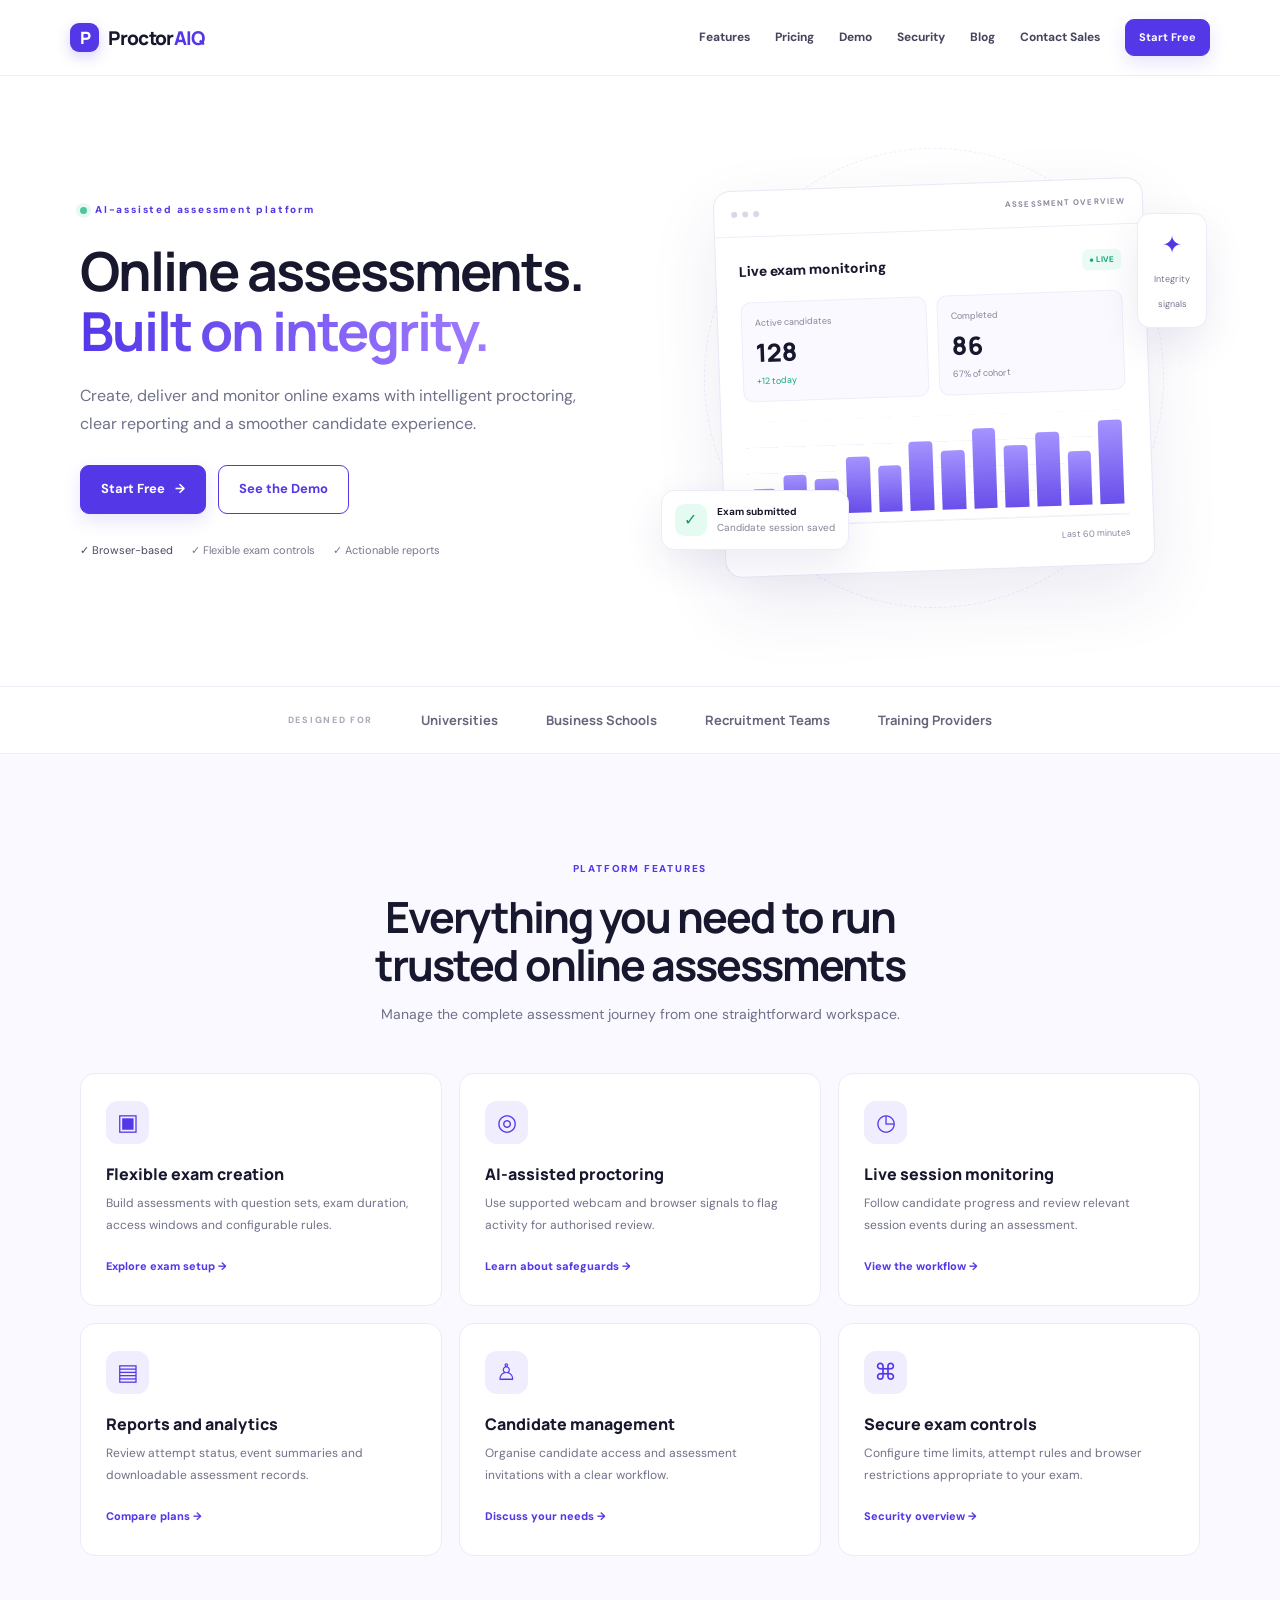
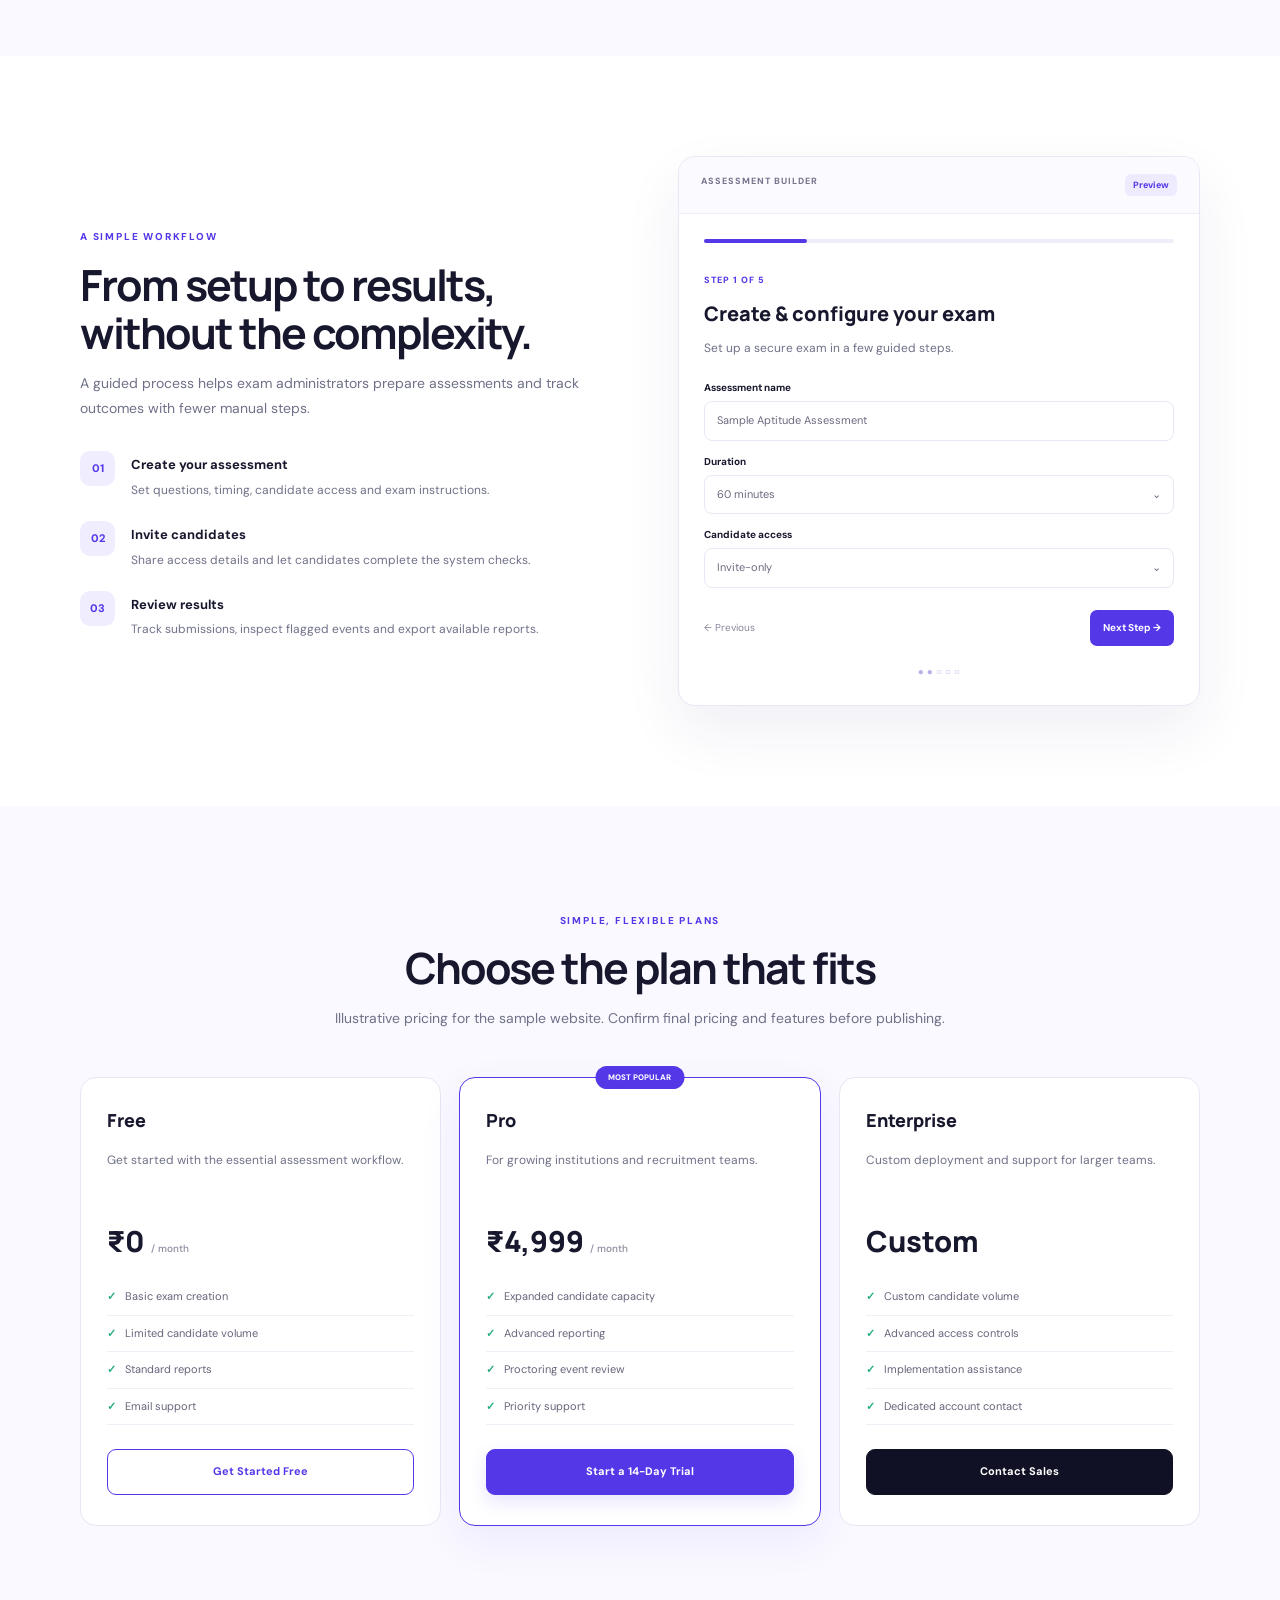
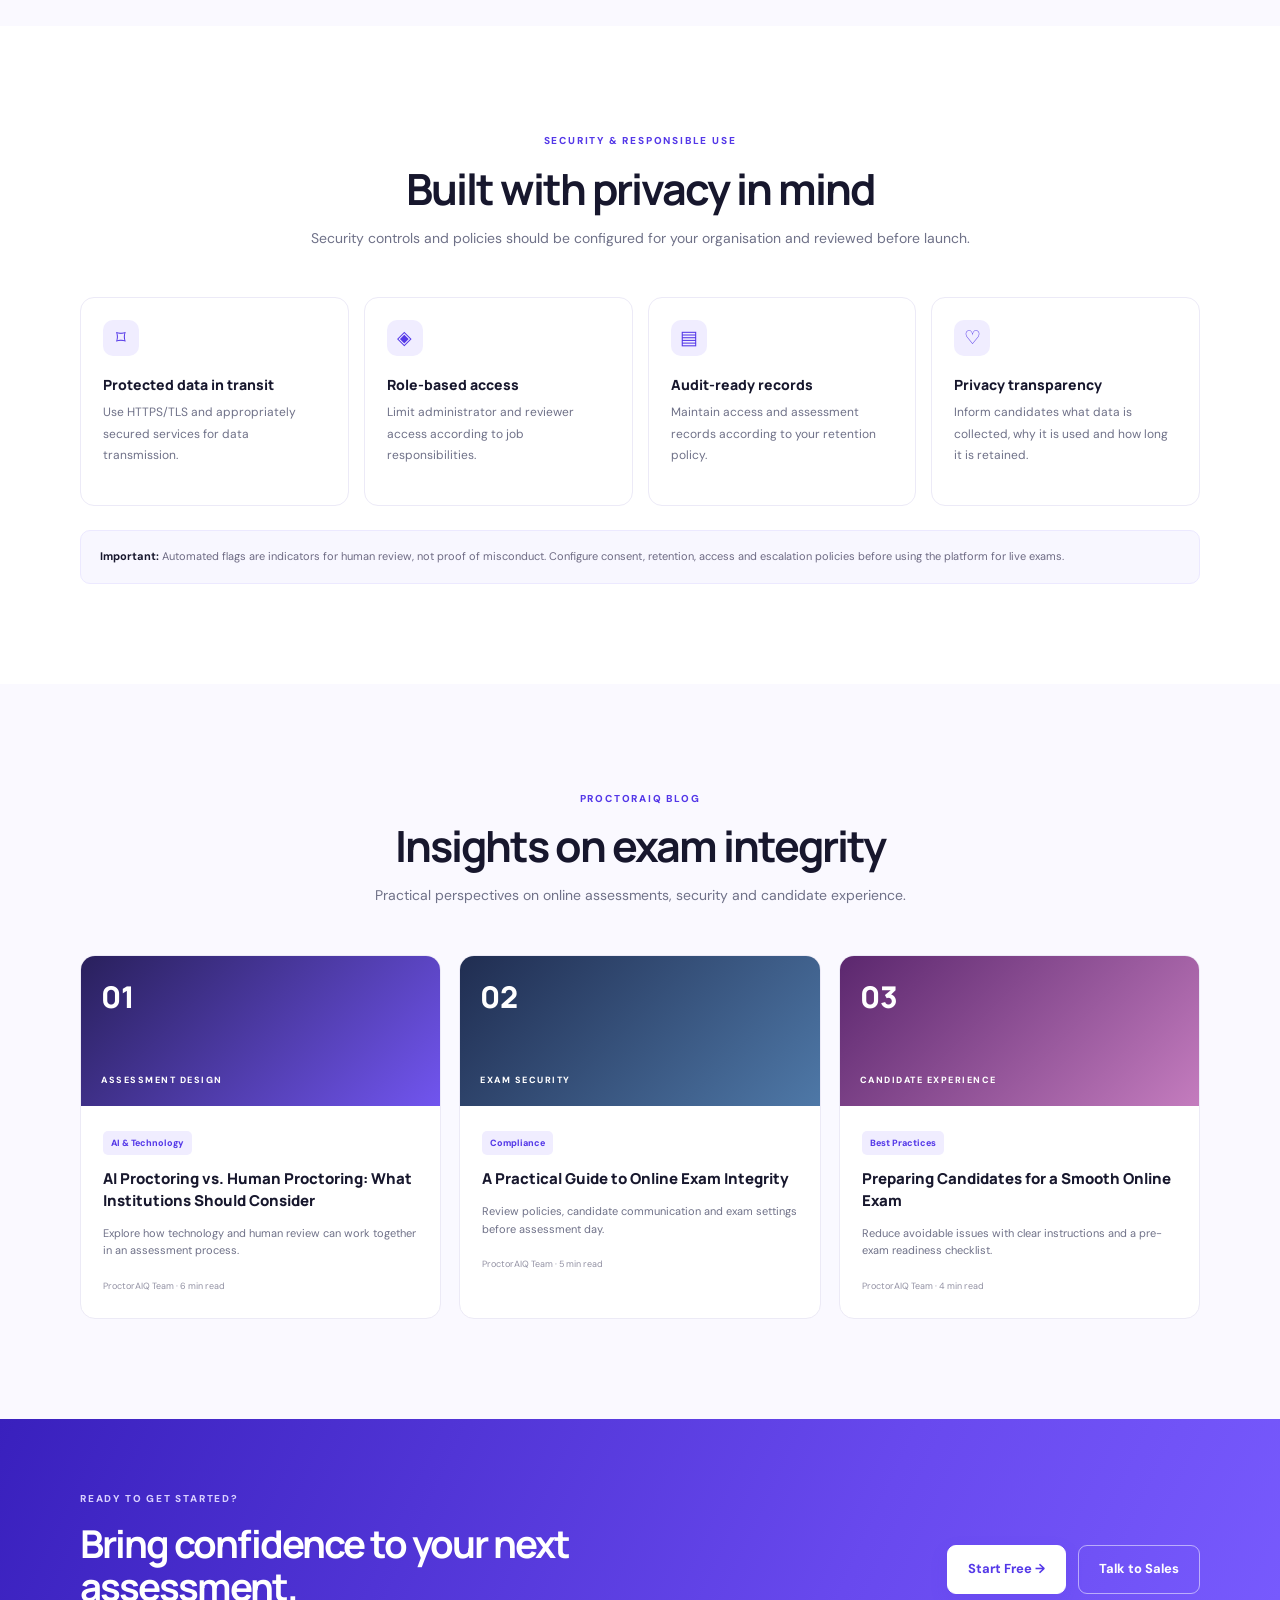
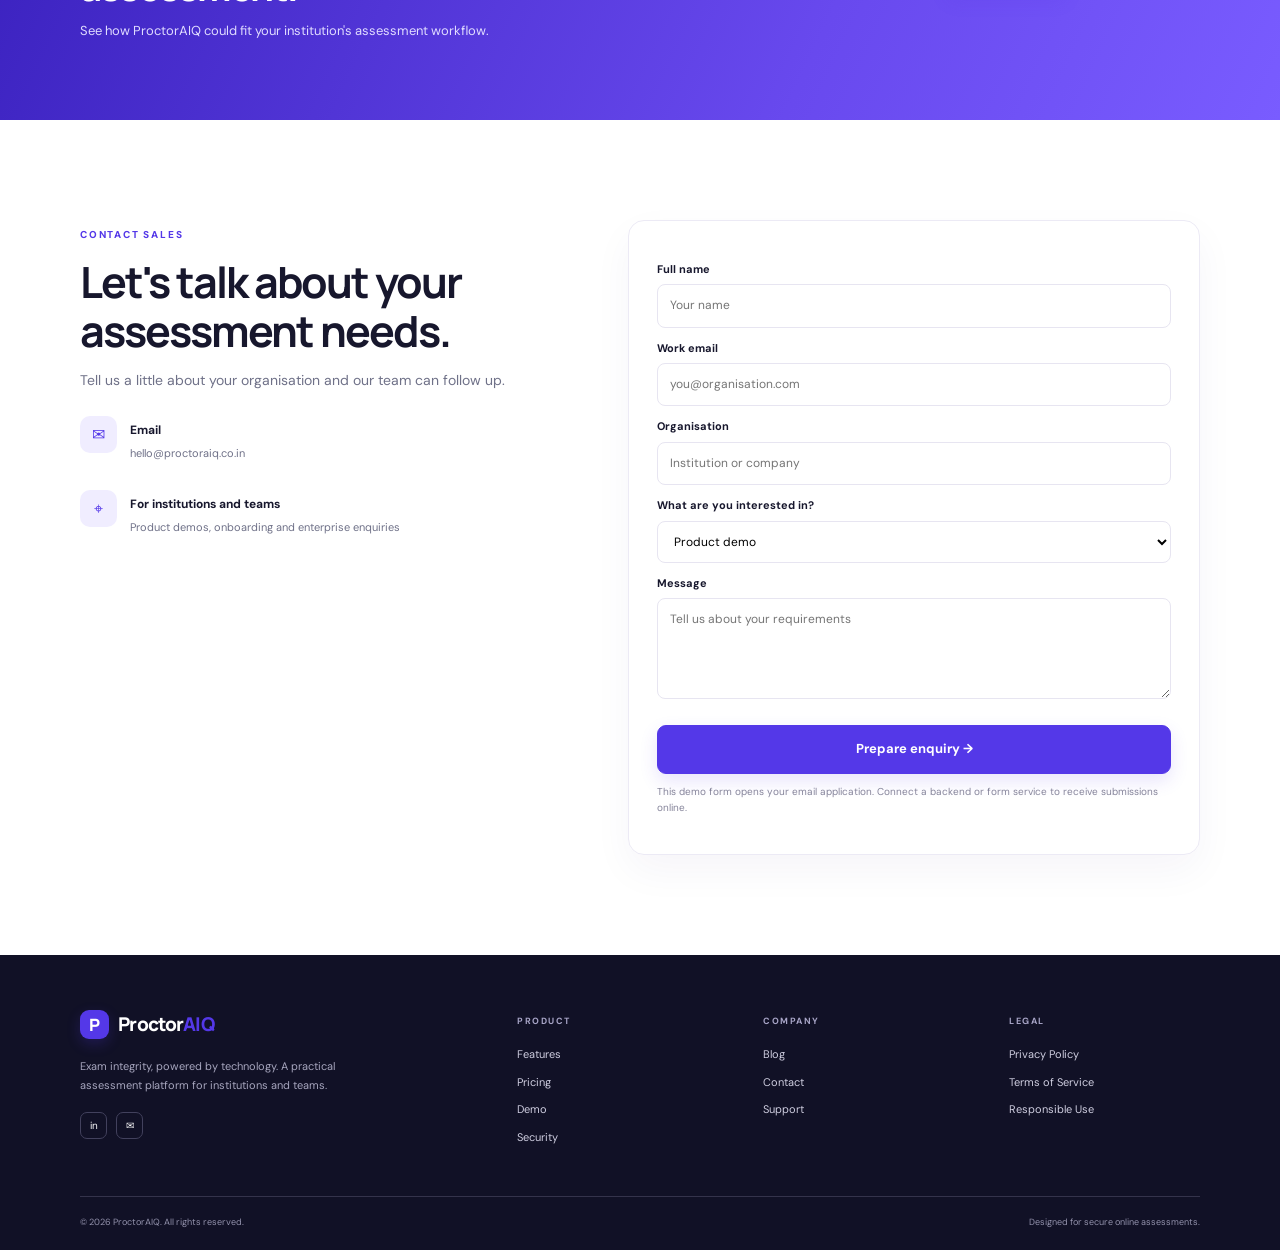
==== index.html @ 02107e9d "Add files via upload" ====
<!doctype html>
<html lang="en">
<head>
<meta charset="utf-8"><meta name="viewport" content="width=device-width, initial-scale=1">
<meta name="description" content="ProctorAIQ — secure online assessments with AI-assisted proctoring, analytics and exam integrity tools.">
<title>ProctorAIQ | Secure Online Assessments</title>
<link rel="stylesheet" href="style.css">
</head>
<body>
<header class="site-header">
  <a class="brand" href="#home" aria-label="ProctorAIQ home"><span class="brand-mark">P</span><span>Proctor<span class="brand-ai">AIQ</span></span></a>
  <button class="menu-toggle" aria-label="Toggle navigation" aria-expanded="false">☰</button>
  <nav class="nav" aria-label="Main navigation">
    <a href="#features">Features</a><a href="#pricing">Pricing</a><a href="#demo">Demo</a><a href="#security">Security</a><a href="#blog">Blog</a><a href="#contact">Contact Sales</a>
    <a class="btn btn-small" href="#contact">Start Free</a>
  </nav>
</header>
<main id="home">
<section class="hero section">
  <div class="hero-copy">
    <span class="eyebrow"><span class="dot"></span> AI-assisted assessment platform</span>
    <h1>Online assessments.<br><span class="gradient-text">Built on integrity.</span></h1>
    <p class="lead">Create, deliver and monitor online exams with intelligent proctoring, clear reporting and a smoother candidate experience.</p>
    <div class="actions"><a class="btn" href="#contact">Start Free <span>→</span></a><a class="btn btn-ghost" href="#demo">See the Demo</a></div>
    <div class="trust-row"><span>✓ Browser-based</span><span>✓ Flexible exam controls</span><span>✓ Actionable reports</span></div>
  </div>
  <div class="hero-art" aria-label="Illustration of an online assessment dashboard">
    <div class="orbit orbit-one"></div><div class="orbit orbit-two"></div>
    <div class="dashboard-card">
      <div class="dash-top"><span class="dash-dot"></span><span class="dash-dot"></span><span class="dash-dot"></span><span class="dash-label">ASSESSMENT OVERVIEW</span></div>
      <div class="dash-body"><div class="dash-heading">Live exam monitoring <span class="live">● LIVE</span></div>
        <div class="metric-row"><div class="metric"><small>Active candidates</small><strong>128</strong><span class="positive">+12 today</span></div><div class="metric"><small>Completed</small><strong>86</strong><span>67% of cohort</span></div></div>
        <div class="chart"><div style="height:32%"></div><div style="height:48%"></div><div style="height:42%"></div><div style="height:67%"></div><div style="height:55%"></div><div style="height:82%"></div><div style="height:70%"></div><div style="height:95%"></div><div style="height:74%"></div><div style="height:88%"></div><div style="height:64%"></div><div style="height:100%"></div></div>
        <div class="dash-foot"><span>Session activity</span><span>Last 60 minutes</span></div>
      </div>
    </div><div class="floating-note"><span class="note-icon">✓</span><div><b>Exam submitted</b><small>Candidate session saved</small></div></div>
    <div class="floating-shield"><span>✦</span><small>Integrity<br>signals</small></div>
  </div>
</section>
<section class="logo-strip"><span>DESIGNED FOR</span><b>Universities</b><b>Business Schools</b><b>Recruitment Teams</b><b>Training Providers</b></section>
<section class="section section-soft" id="features">
  <div class="section-heading"><span class="eyebrow">PLATFORM FEATURES</span><h2>Everything you need to run<br>trusted online assessments</h2><p>Manage the complete assessment journey from one straightforward workspace.</p></div>
  <div class="feature-grid">
    <article class="feature-card"><div class="icon-box">▣</div><h3>Flexible exam creation</h3><p>Build assessments with question sets, exam duration, access windows and configurable rules.</p><a href="#demo">Explore exam setup →</a></article>
    <article class="feature-card"><div class="icon-box">◎</div><h3>AI-assisted proctoring</h3><p>Use supported webcam and browser signals to flag activity for authorised review.</p><a href="#security">Learn about safeguards →</a></article>
    <article class="feature-card"><div class="icon-box">◷</div><h3>Live session monitoring</h3><p>Follow candidate progress and review relevant session events during an assessment.</p><a href="#demo">View the workflow →</a></article>
    <article class="feature-card"><div class="icon-box">▤</div><h3>Reports and analytics</h3><p>Review attempt status, event summaries and downloadable assessment records.</p><a href="#pricing">Compare plans →</a></article>
    <article class="feature-card"><div class="icon-box">♙</div><h3>Candidate management</h3><p>Organise candidate access and assessment invitations with a clear workflow.</p><a href="#contact">Discuss your needs →</a></article>
    <article class="feature-card"><div class="icon-box">⌘</div><h3>Secure exam controls</h3><p>Configure time limits, attempt rules and browser restrictions appropriate to your exam.</p><a href="#security">Security overview →</a></article>
  </div>
</section>
<section class="section split-section" id="demo">
  <div><span class="eyebrow">A SIMPLE WORKFLOW</span><h2>From setup to results,<br>without the complexity.</h2><p class="lead">A guided process helps exam administrators prepare assessments and track outcomes with fewer manual steps.</p>
    <div class="steps"><div class="step"><span>01</span><div><b>Create your assessment</b><p>Set questions, timing, candidate access and exam instructions.</p></div></div><div class="step"><span>02</span><div><b>Invite candidates</b><p>Share access details and let candidates complete the system checks.</p></div></div><div class="step"><span>03</span><div><b>Review results</b><p>Track submissions, inspect flagged events and export available reports.</p></div></div></div>
  </div>
  <div class="demo-panel"><div class="panel-top"><span>ASSESSMENT BUILDER</span><span class="pill">Preview</span></div><div class="panel-inner"><div class="progress-line"><span></span></div><small>STEP 1 OF 5</small><h3>Create &amp; configure your exam</h3><p>Set up a secure exam in a few guided steps.</p><div class="fake-field"><label>Assessment name</label><div>Sample Aptitude Assessment</div></div><div class="fake-field"><label>Duration</label><div>60 minutes <span>⌄</span></div></div><div class="fake-field"><label>Candidate access</label><div>Invite-only <span>⌄</span></div></div><div class="panel-buttons"><span>← Previous</span><b>Next Step →</b></div><div class="step-dots">● ● ○ ○ ○</div></div></div>
</section>
<section class="section section-soft" id="pricing">
  <div class="section-heading"><span class="eyebrow">SIMPLE, FLEXIBLE PLANS</span><h2>Choose the plan that fits</h2><p>Illustrative pricing for the sample website. Confirm final pricing and features before publishing.</p></div>
  <div class="pricing-grid">
    <article class="price-card"><h3>Free</h3><p>Get started with the essential assessment workflow.</p><div class="price">₹0 <small>/ month</small></div><ul><li>Basic exam creation</li><li>Limited candidate volume</li><li>Standard reports</li><li>Email support</li></ul><a class="btn btn-outline" href="#contact">Get Started Free</a></article>
    <article class="price-card featured"><span class="popular">MOST POPULAR</span><h3>Pro</h3><p>For growing institutions and recruitment teams.</p><div class="price">₹4,999 <small>/ month</small></div><ul><li>Expanded candidate capacity</li><li>Advanced reporting</li><li>Proctoring event review</li><li>Priority support</li></ul><a class="btn" href="#contact">Start a 14-Day Trial</a></article>
    <article class="price-card"><h3>Enterprise</h3><p>Custom deployment and support for larger teams.</p><div class="price">Custom</div><ul><li>Custom candidate volume</li><li>Advanced access controls</li><li>Implementation assistance</li><li>Dedicated account contact</li></ul><a class="btn btn-dark" href="#contact">Contact Sales</a></article>
  </div>
</section>
<section class="section" id="security">
  <div class="section-heading"><span class="eyebrow">SECURITY &amp; RESPONSIBLE USE</span><h2>Built with privacy in mind</h2><p>Security controls and policies should be configured for your organisation and reviewed before launch.</p></div>
  <div class="security-grid"><article class="security-card"><span class="security-icon">⌑</span><h3>Protected data in transit</h3><p>Use HTTPS/TLS and appropriately secured services for data transmission.</p></article><article class="security-card"><span class="security-icon">◈</span><h3>Role-based access</h3><p>Limit administrator and reviewer access according to job responsibilities.</p></article><article class="security-card"><span class="security-icon">▤</span><h3>Audit-ready records</h3><p>Maintain access and assessment records according to your retention policy.</p></article><article class="security-card"><span class="security-icon">♡</span><h3>Privacy transparency</h3><p>Inform candidates what data is collected, why it is used and how long it is retained.</p></article></div>
  <div class="notice"><b>Important:</b> Automated flags are indicators for human review, not proof of misconduct. Configure consent, retention, access and escalation policies before using the platform for live exams.</div>
</section>
<section class="section blog-section section-soft" id="blog">
  <div class="section-heading"><span class="eyebrow">PROCTORAIQ BLOG</span><h2>Insights on exam integrity</h2><p>Practical perspectives on online assessments, security and candidate experience.</p></div>
  <div class="blog-grid"><article class="blog-card"><div class="blog-art art-one">01 <span>ASSESSMENT DESIGN</span></div><div class="blog-content"><span class="tag">AI &amp; Technology</span><h3>AI Proctoring vs. Human Proctoring: What Institutions Should Consider</h3><p>Explore how technology and human review can work together in an assessment process.</p><small>ProctorAIQ Team · 6 min read</small></div></article><article class="blog-card"><div class="blog-art art-two">02 <span>EXAM SECURITY</span></div><div class="blog-content"><span class="tag">Compliance</span><h3>A Practical Guide to Online Exam Integrity</h3><p>Review policies, candidate communication and exam settings before assessment day.</p><small>ProctorAIQ Team · 5 min read</small></div></article><article class="blog-card"><div class="blog-art art-three">03 <span>CANDIDATE EXPERIENCE</span></div><div class="blog-content"><span class="tag">Best Practices</span><h3>Preparing Candidates for a Smooth Online Exam</h3><p>Reduce avoidable issues with clear instructions and a pre-exam readiness checklist.</p><small>ProctorAIQ Team · 4 min read</small></div></article></div>
</section>
<section class="cta-section"><div><span class="eyebrow">READY TO GET STARTED?</span><h2>Bring confidence to your next assessment.</h2><p>See how ProctorAIQ could fit your institution's assessment workflow.</p></div><div class="actions"><a class="btn btn-light" href="#contact">Start Free →</a><a class="btn btn-transparent" href="#contact">Talk to Sales</a></div></section>
<section class="section contact-section" id="contact">
  <div class="contact-copy"><span class="eyebrow">CONTACT SALES</span><h2>Let's talk about your assessment needs.</h2><p>Tell us a little about your organisation and our team can follow up.</p><div class="contact-detail"><span>✉</span><div><b>Email</b><p><a href="mailto:hello@proctoraiq.co.in">hello@proctoraiq.co.in</a></p></div></div><div class="contact-detail"><span>⌖</span><div><b>For institutions and teams</b><p>Product demos, onboarding and enterprise enquiries</p></div></div></div>
  <form class="contact-form" id="contactForm"><label for="name">Full name</label><input id="name" name="name" required placeholder="Your name"><label for="email">Work email</label><input id="email" name="email" type="email" required placeholder="you@organisation.com"><label for="organisation">Organisation</label><input id="organisation" name="organisation" placeholder="Institution or company"><label for="interest">What are you interested in?</label><select id="interest" name="interest"><option>Product demo</option><option>Free plan</option><option>Enterprise pricing</option><option>Technical enquiry</option></select><label for="message">Message</label><textarea id="message" name="message" rows="4" placeholder="Tell us about your requirements"></textarea><button class="btn" type="submit">Prepare enquiry →</button><p class="form-help">This demo form opens your email application. Connect a backend or form service to receive submissions online.</p><p class="form-status" aria-live="polite"></p></form>
</section>
</main>
<footer class="footer"><div class="footer-main"><div class="footer-about"><a class="brand brand-footer" href="#home"><span class="brand-mark">P</span><span>Proctor<span class="brand-ai">AIQ</span></span></a><p>Exam integrity, powered by technology. A practical assessment platform for institutions and teams.</p><div class="socials"><a href="#contact" aria-label="LinkedIn">in</a><a href="#contact" aria-label="Contact">✉</a></div></div><div><h4>PRODUCT</h4><a href="#features">Features</a><a href="#pricing">Pricing</a><a href="#demo">Demo</a><a href="#security">Security</a></div><div><h4>COMPANY</h4><a href="#blog">Blog</a><a href="#contact">Contact</a><a href="#contact">Support</a></div><div><h4>LEGAL</h4><a href="privacy.html">Privacy Policy</a><a href="terms.html">Terms of Service</a><a href="#security">Responsible Use</a></div></div><div class="footer-bottom"><span>© <span id="year"></span> ProctorAIQ. All rights reserved.</span><span>Designed for secure online assessments.</span></div></footer>
<script src="script.js"></script>
</body></html>
---- style.css ----
@import url('https://fonts.googleapis.com/css2?family=DM+Sans:wght@400;500;600;700&family=Manrope:wght@400;500;600;700;800&display=swap');
:root{--ink:#17172d;--muted:#6f7188;--purple:#5438e8;--purple2:#7b5cff;--pale:#f6f5ff;--line:#e9e8f3;--navy:#111126;--white:#fff;--radius:18px}*{box-sizing:border-box}html{scroll-behavior:smooth;scroll-padding-top:88px}body{margin:0;color:var(--ink);font-family:"DM Sans",Arial,sans-serif;line-height:1.6;background:#fff}a{color:inherit;text-decoration:none}button,input,select,textarea{font:inherit}.site-header{height:76px;position:sticky;top:0;z-index:20;background:rgba(255,255,255,.94);backdrop-filter:blur(14px);border-bottom:1px solid #eeeef6;display:flex;align-items:center;justify-content:space-between;padding:0 max(calc((100vw - 1180px)/2),5.5%);gap:24px}.brand{display:inline-flex;align-items:center;gap:9px;font:800 19px Manrope,sans-serif;letter-spacing:-.7px;white-space:nowrap}.brand-mark{display:grid;place-items:center;width:29px;height:29px;border-radius:9px;background:var(--purple);color:white;font-size:17px;box-shadow:0 5px 14px #5438e83a}.brand-ai{color:var(--purple)}.nav{display:flex;align-items:center;gap:25px;font-size:12px;font-weight:700}.nav>a:not(.btn){color:#45455d}.nav>a:hover{color:var(--purple)}.menu-toggle{display:none;border:0;background:transparent;font-size:25px}.btn{display:inline-flex;justify-content:center;align-items:center;gap:10px;padding:13px 20px;border:1px solid var(--purple);border-radius:9px;background:var(--purple);color:white;font-size:13px;font-weight:700;box-shadow:0 7px 18px #5438e822;transition:.2s}.btn:hover{background:#4128cb;transform:translateY(-1px)}.btn-small{padding:9px 13px;font-size:11px}.btn-ghost,.btn-outline{background:white;color:var(--purple);box-shadow:none}.btn-ghost:hover,.btn-outline:hover{color:white}.btn-dark{background:var(--navy);border-color:var(--navy);box-shadow:none}.btn-light{background:white;border-color:white;color:var(--purple)}.btn-transparent{background:transparent;border-color:#ffffff85;box-shadow:none}.section{padding:100px max(calc((100vw - 1120px)/2),6%)}.hero{min-height:610px;display:grid;grid-template-columns:1fr 1fr;align-items:center;gap:55px;padding-top:78px;padding-bottom:85px;overflow:hidden}.eyebrow{font-size:10px;letter-spacing:1.8px;font-weight:800;color:var(--purple);display:inline-flex;align-items:center;gap:8px}.dot{height:7px;width:7px;background:#4cc99b;border-radius:50%;box-shadow:0 0 0 4px #4cc99b20}.hero h1,.section h2,.cta-section h2{font-family:Manrope,sans-serif;letter-spacing:-2px;line-height:1.12;font-size:clamp(38px,4.2vw,57px);margin:20px 0}.gradient-text{background:linear-gradient(95deg,#5337e7,#a17cff);color:transparent;background-clip:text}.lead{font-size:16px;color:var(--muted);max-width:510px;line-height:1.8}.actions{display:flex;gap:12px;flex-wrap:wrap;margin-top:26px}.trust-row{display:flex;gap:18px;flex-wrap:wrap;margin-top:28px;color:#77788d;font-size:11px}.trust-row span:first-child{color:#48485f}.hero-art{position:relative;min-height:400px;display:grid;place-items:center}.orbit{position:absolute;border:1px solid #e7e3ff;border-radius:50%;width:370px;height:370px}.orbit-two{width:460px;height:460px;border-style:dashed;border-color:#efedff}.dashboard-card{position:relative;z-index:2;width:min(100%,430px);background:white;border:1px solid #e9e7f5;border-radius:17px;box-shadow:0 28px 70px #30227618;overflow:hidden;transform:rotate(-2deg)}.dash-top{height:46px;display:flex;align-items:center;gap:5px;padding:0 17px;border-bottom:1px solid #efedf7}.dash-dot{width:6px;height:6px;background:#d9d7e8;border-radius:50%}.dash-label{font-size:8px;letter-spacing:1.1px;color:#8b8aa1;margin-left:auto;font-weight:700}.dash-body{padding:23px}.dash-heading{font-weight:800;font-size:14px;display:flex;justify-content:space-between;align-items:center}.live{font-size:8px;color:#18a879;background:#e9fbf4;padding:4px 7px;border-radius:6px}.metric-row{display:grid;grid-template-columns:1fr 1fr;gap:10px;margin:20px 0}.metric{background:#faf9ff;border:1px solid #efedf9;border-radius:10px;padding:13px}.metric small,.metric span{display:block;font-size:9px;color:#85849a}.metric strong{display:block;font:800 25px Manrope;margin:4px 0}.metric .positive{color:#16a879}.chart{height:105px;display:flex;align-items:end;gap:8px;padding:10px 5px;border-bottom:1px solid #eeedf6;background:repeating-linear-gradient(to bottom,transparent 0,transparent 25px,#f2f0fb 26px)}.chart div{flex:1;background:linear-gradient(180deg,#9a87ff,#593be8);border-radius:4px 4px 0 0;opacity:.9}.dash-foot{display:flex;justify-content:space-between;font-size:9px;color:#89889b;padding-top:11px}.floating-note,.floating-shield{position:absolute;z-index:3;background:#fff;border:1px solid #eeeaf9;border-radius:13px;box-shadow:0 15px 40px #30227617}.floating-note{bottom:28px;left:-7px;display:flex;align-items:center;gap:10px;padding:13px}.note-icon{background:#e5fbf1;color:#0e9a69;border-radius:9px;width:32px;height:32px;display:grid;place-items:center}.floating-note b,.floating-note small{display:block;font-size:10px}.floating-note small{color:#85849a}.floating-shield{right:-7px;top:35px;padding:12px 16px;text-align:center;color:var(--purple)}.floating-shield span{font-size:24px;display:block}.floating-shield small{font-size:9px;color:#77768d}.logo-strip{border-top:1px solid #f0eff7;border-bottom:1px solid #f0eff7;padding:24px 7%;display:flex;justify-content:center;align-items:center;gap:48px;flex-wrap:wrap;color:#7c7b90}.logo-strip span{font-size:9px;letter-spacing:1.7px;font-weight:800;color:#aaa9b9}.logo-strip b{font:700 13px Manrope;color:#66657b}.section-soft{background:#faf9ff}.section-heading{text-align:center;max-width:720px;margin:0 auto 48px}.section-heading h2,.split-section h2,.contact-copy h2{font-size:clamp(32px,3.4vw,43px);margin:13px 0}.section-heading p{color:var(--muted);font-size:14px}.feature-grid{display:grid;grid-template-columns:repeat(3,1fr);gap:17px}.feature-card{padding:27px 25px;border:1px solid #eceaf7;border-radius:15px;background:white;transition:.2s}.feature-card:hover,.security-card:hover{transform:translateY(-4px);box-shadow:0 14px 35px #34277a0c}.icon-box{width:43px;height:43px;display:grid;place-items:center;border-radius:12px;background:#f0edff;color:var(--purple);font-size:23px}.feature-card h3,.security-card h3{font:800 16px Manrope;margin:19px 0 8px}.feature-card p,.security-card p{font-size:12px;color:var(--muted);line-height:1.8;margin:0 0 16px}.feature-card a{font-size:11px;color:var(--purple);font-weight:800}.split-section{display:grid;grid-template-columns:1fr 1fr;gap:75px;align-items:center}.split-section .lead{font-size:14px}.steps{margin-top:30px;display:grid;gap:21px}.step{display:flex;gap:16px}.step>span{width:35px;height:35px;flex:none;display:grid;place-items:center;border-radius:10px;background:#f0edff;color:var(--purple);font-size:11px;font-weight:800}.step b{font-size:13px}.step p{font-size:12px;color:var(--muted);margin:4px 0 0}.demo-panel{background:white;border:1px solid #e9e6f5;border-radius:17px;box-shadow:0 25px 60px #30227612;overflow:hidden}.panel-top{padding:17px 22px;background:#fbfaff;border-bottom:1px solid #efedf7;display:flex;justify-content:space-between;font-size:9px;font-weight:800;letter-spacing:1px;color:#77758e}.pill{letter-spacing:0;color:var(--purple);background:#eeebff;padding:4px 8px;border-radius:6px}.panel-inner{padding:25px}.progress-line{height:4px;background:#efedf8;border-radius:5px;margin-bottom:22px}.progress-line span{display:block;width:22%;height:100%;background:var(--purple);border-radius:5px}.panel-inner>small{color:var(--purple);font-size:9px;font-weight:800;letter-spacing:1px}.panel-inner h3{font:800 20px Manrope;margin:9px 0}.panel-inner>p{font-size:12px;color:var(--muted);margin-bottom:22px}.fake-field{margin:13px 0}.fake-field label{display:block;font-size:10px;font-weight:700;margin-bottom:5px}.fake-field div{padding:10px 12px;border:1px solid #e9e7f3;border-radius:8px;font-size:11px;color:#6c6b80;display:flex;justify-content:space-between}.panel-buttons{display:flex;justify-content:space-between;align-items:center;margin-top:22px;font-size:10px;color:#88879a}.panel-buttons b{background:var(--purple);color:white;padding:10px 13px;border-radius:7px}.step-dots{text-align:center;font-size:10px;color:#b7b1e7;margin-top:18px}.pricing-grid{display:grid;grid-template-columns:repeat(3,1fr);gap:18px;align-items:stretch}.price-card{position:relative;padding:30px 26px;border:1px solid #e8e6f4;border-radius:16px;background:white;display:flex;flex-direction:column}.price-card.featured{border:1.5px solid var(--purple);box-shadow:0 15px 40px #5438e815}.popular{position:absolute;top:-12px;left:50%;transform:translateX(-50%);background:var(--purple);color:white;border-radius:20px;padding:5px 13px;font-size:8px;font-weight:800;white-space:nowrap}.price-card h3{font:800 18px Manrope;margin:0 0 7px}.price-card>p{font-size:12px;color:var(--muted);min-height:40px}.price{font:800 29px Manrope;margin:18px 0}.price small{font:500 10px "DM Sans";color:#8a899c}.price-card ul{list-style:none;padding:0;margin:0 0 24px;flex:1}.price-card li{font-size:11px;color:#66657b;padding:9px 0;border-bottom:1px solid #f0eff7}.price-card li:before{content:"✓";color:#24ad7c;margin-right:9px;font-weight:800}.price-card .btn{width:100%;font-size:11px}.security-grid{display:grid;grid-template-columns:repeat(4,1fr);gap:15px}.security-card{border:1px solid #eceaf7;border-radius:14px;padding:22px;background:#fff;transition:.2s}.security-icon{width:36px;height:36px;border-radius:10px;background:#f0edff;display:grid;place-items:center;color:var(--purple);font-size:19px}.security-card h3{font-size:14px}.notice{margin-top:24px;padding:16px 19px;border-radius:10px;background:#f8f7ff;border:1px solid #ece9ff;color:#6d6a83;font-size:11px;line-height:1.8}.notice b{color:var(--ink)}.blog-grid{display:grid;grid-template-columns:repeat(3,1fr);gap:18px}.blog-card{background:#fff;border:1px solid #eceaf6;border-radius:15px;overflow:hidden}.blog-art{height:150px;display:flex;flex-direction:column;justify-content:space-between;padding:20px;font:800 30px Manrope;color:#fff;background:linear-gradient(135deg,#29205c,#7155ef)}.blog-art span{font:800 9px "DM Sans";letter-spacing:1.5px}.art-two{background:linear-gradient(135deg,#202d51,#4e78a7)}.art-three{background:linear-gradient(135deg,#5b276e,#c47cbe)}.blog-content{padding:22px}.tag{display:inline-block;padding:5px 8px;background:#f0edff;color:var(--purple);font-size:9px;font-weight:800;border-radius:5px}.blog-content h3{font:800 15px/1.45 Manrope;margin:13px 0}.blog-content p{font-size:11px;color:var(--muted)}.blog-content small{font-size:9px;color:#9291a3}.cta-section{padding:65px max(calc((100vw - 1120px)/2),6%);background:linear-gradient(115deg,#3920bd,#6849ee 65%,#795cff);color:#fff;display:flex;align-items:center;justify-content:space-between;gap:30px}.cta-section .eyebrow{color:#d9d0ff}.cta-section h2{font-size:clamp(30px,3vw,39px);max-width:610px;margin:12px 0}.cta-section p{color:#e0dcff;font-size:13px}.cta-section .actions{margin:0;flex:none}.contact-section{display:grid;grid-template-columns:.9fr 1.1fr;gap:80px}.contact-copy>p{color:var(--muted);font-size:14px}.contact-detail{display:flex;gap:13px;margin-top:25px;align-items:flex-start}.contact-detail>span{width:37px;height:37px;display:grid;place-items:center;background:#f0edff;border-radius:10px;color:var(--purple)}.contact-detail b{font-size:12px}.contact-detail p{font-size:11px;color:var(--muted);margin:3px 0}.contact-form{padding:28px;border:1px solid #eceaf5;border-radius:16px;box-shadow:0 16px 40px #3022760b}.contact-form label{display:block;font-size:11px;font-weight:700;margin:12px 0 6px}.contact-form input,.contact-form select,.contact-form textarea{width:100%;border:1px solid #e7e5f1;background:#fff;border-radius:8px;padding:11px 12px;font-size:12px;outline:none}.contact-form input:focus,.contact-form select:focus,.contact-form textarea:focus{border-color:var(--purple);box-shadow:0 0 0 3px #5438e812}.contact-form button{width:100%;margin-top:18px}.form-help,.form-status{font-size:10px;color:#85849a}.footer{background:#111126;color:#fff;padding:55px max(calc((100vw - 1120px)/2),6%) 20px}.footer-main{display:grid;grid-template-columns:2fr 1fr 1fr 1fr;gap:55px;padding-bottom:40px}.brand-footer{color:white}.footer-about p{font-size:11px;color:#a7a6be;max-width:260px;line-height:1.8;margin-top:18px}.socials{display:flex;gap:9px;margin-top:16px}.socials a{display:grid;place-items:center;width:27px;height:27px;border:1px solid #42415d;border-radius:7px;font-size:10px}.footer h4{font-size:9px;letter-spacing:1.5px;color:#a8a5c7;margin:4px 0 18px}.footer-main>div:not(:first-child) a{display:block;font-size:11px;color:#cfcee0;margin:10px 0}.footer-main a:hover{color:#a99aff}.footer-bottom{border-top:1px solid #34334b;padding-top:18px;display:flex;justify-content:space-between;gap:15px;font-size:9px;color:#9392ac}.legal-page{min-height:70vh;padding:90px max(calc((100vw - 850px)/2),7%)}.legal-page h1{font:800 42px Manrope}.legal-page h2{font:800 20px Manrope;margin-top:30px}.legal-page p,.legal-page li{color:var(--muted);font-size:14px;line-height:1.9}@media(max-width:900px){.site-header{padding:0 5%}.nav{gap:14px}.nav a{font-size:11px}.hero{gap:25px}.section{padding:75px 6%}.split-section{gap:35px}.security-grid{grid-template-columns:repeat(2,1fr)}.footer-main{gap:25px}.cta-section{padding:55px 6%}}@media(max-width:700px){.site-header{height:66px}.menu-toggle{display:block}.nav{display:none;position:absolute;top:65px;left:0;right:0;padding:20px 6% 25px;background:#fff;border-bottom:1px solid var(--line);box-shadow:0 15px 25px #17172d0b;flex-direction:column;align-items:stretch;gap:16px}.nav.open{display:flex}.nav .btn{align-self:flex-start}.hero{grid-template-columns:1fr;padding-top:55px;gap:15px}.hero h1{font-size:43px}.hero-art{min-height:350px;margin:10px 0 20px}.orbit{width:290px;height:290px}.orbit-two{width:340px;height:340px}.dashboard-card{max-width:380px}.floating-note{left:0;bottom:10px}.floating-shield{right:0;top:15px}.logo-strip{gap:18px;padding:22px 5%}.logo-strip span{width:100%;text-align:center}.section{padding:65px 6%}.feature-grid,.pricing-grid,.blog-grid{grid-template-columns:1fr}.feature-card{padding:23px}.split-section,.contact-section{grid-template-columns:1fr;gap:38px}.security-grid{grid-template-columns:1fr 1fr}.section-heading{margin-bottom:32px}.section-heading h2,.split-section h2,.contact-copy h2{font-size:33px;letter-spacing:-1px}.cta-section{flex-direction:column;align-items:flex-start;padding:50px 6%}.cta-section .actions{margin-top:8px}.footer-main{grid-template-columns:1fr 1fr;gap:30px}.footer-about{grid-column:1/-1}.footer-bottom{flex-direction:column}.contact-form{padding:21px}}@media(max-width:390px){.security-grid{grid-template-columns:1fr}.trust-row{gap:10px}.hero h1{font-size:38px}}
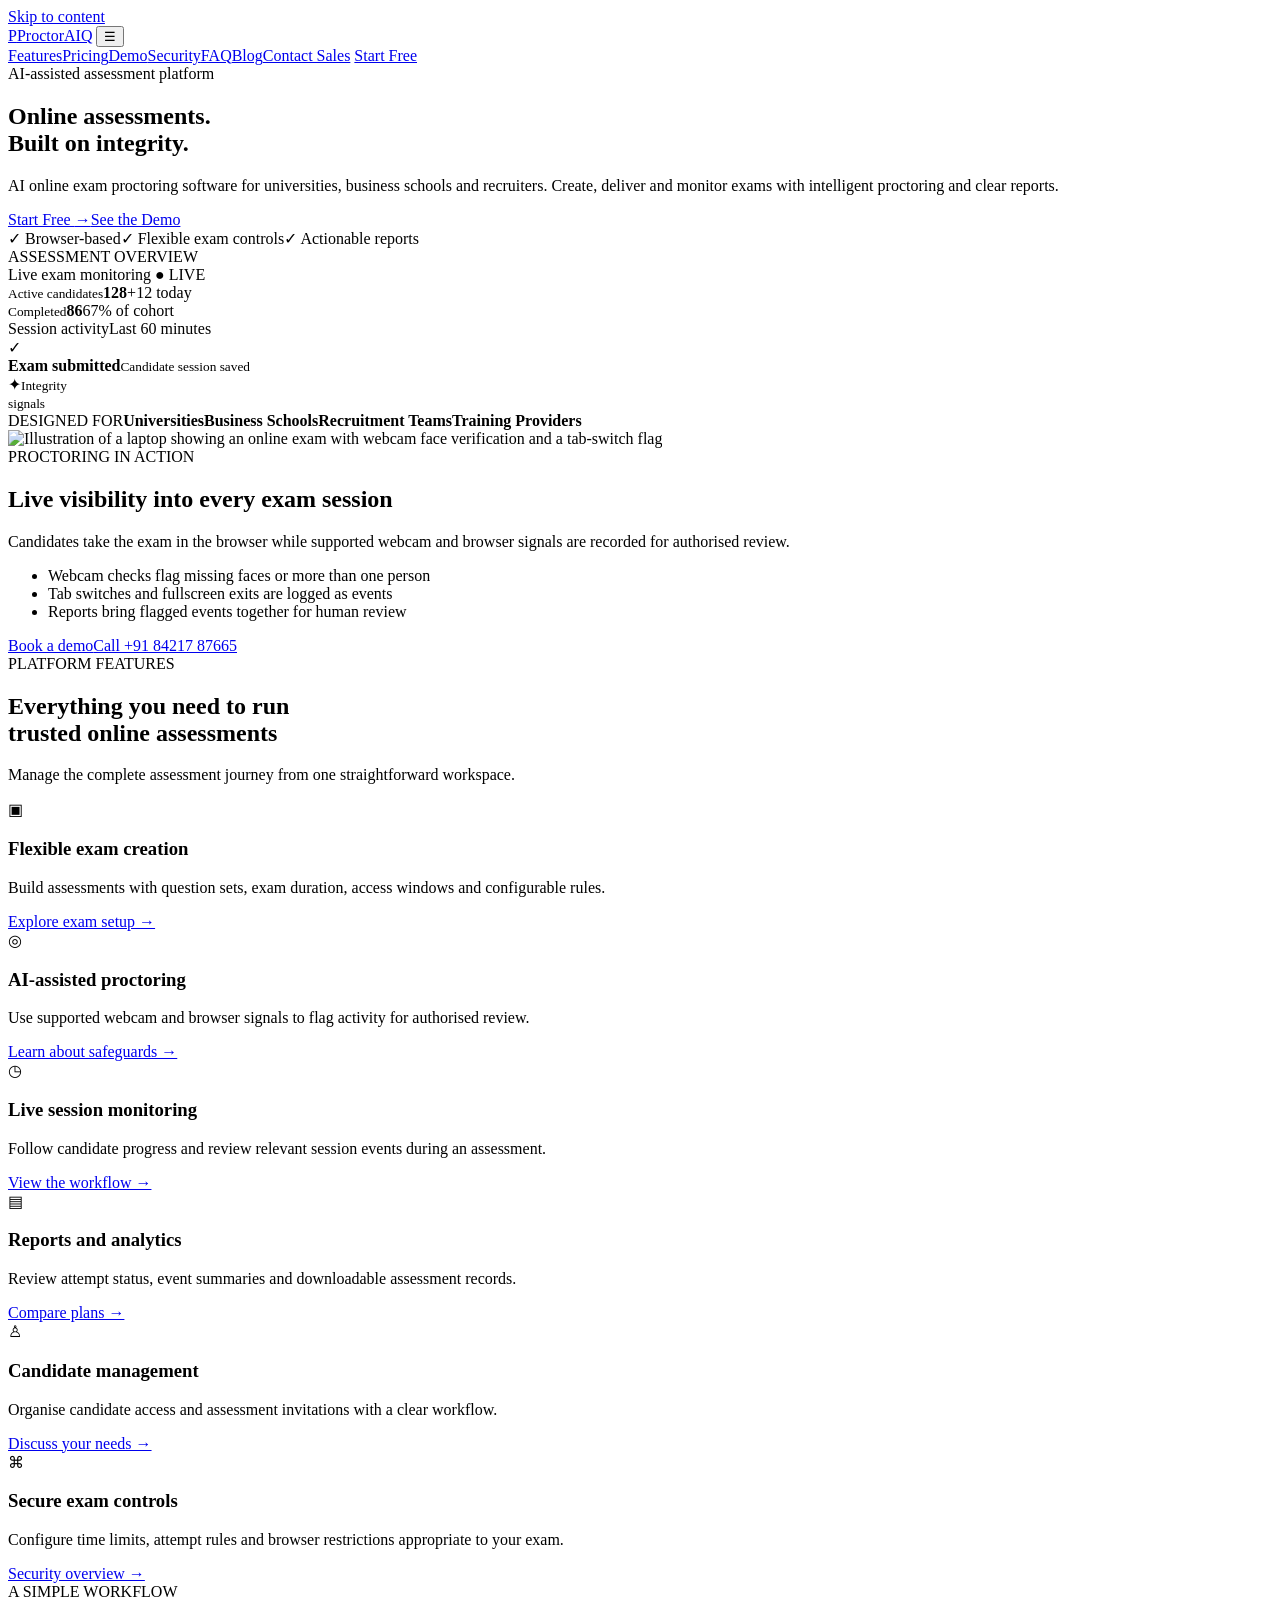
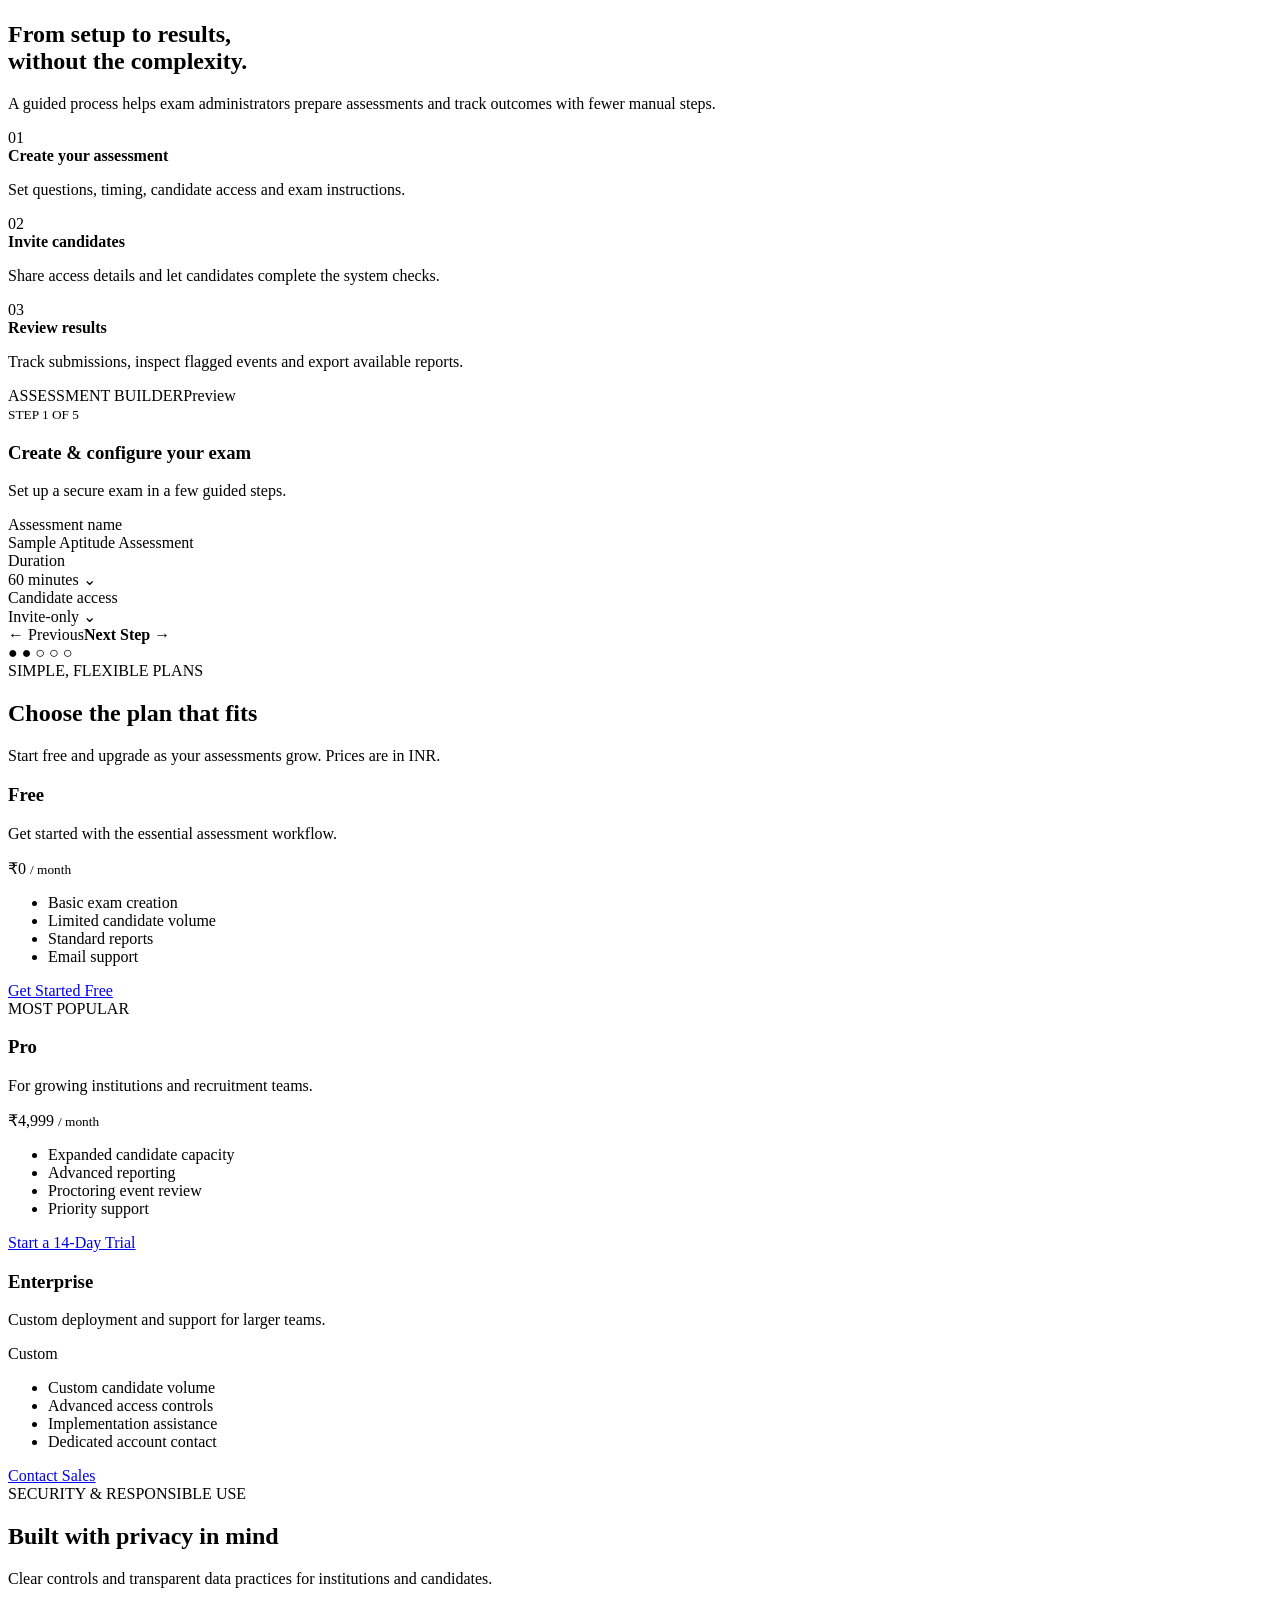
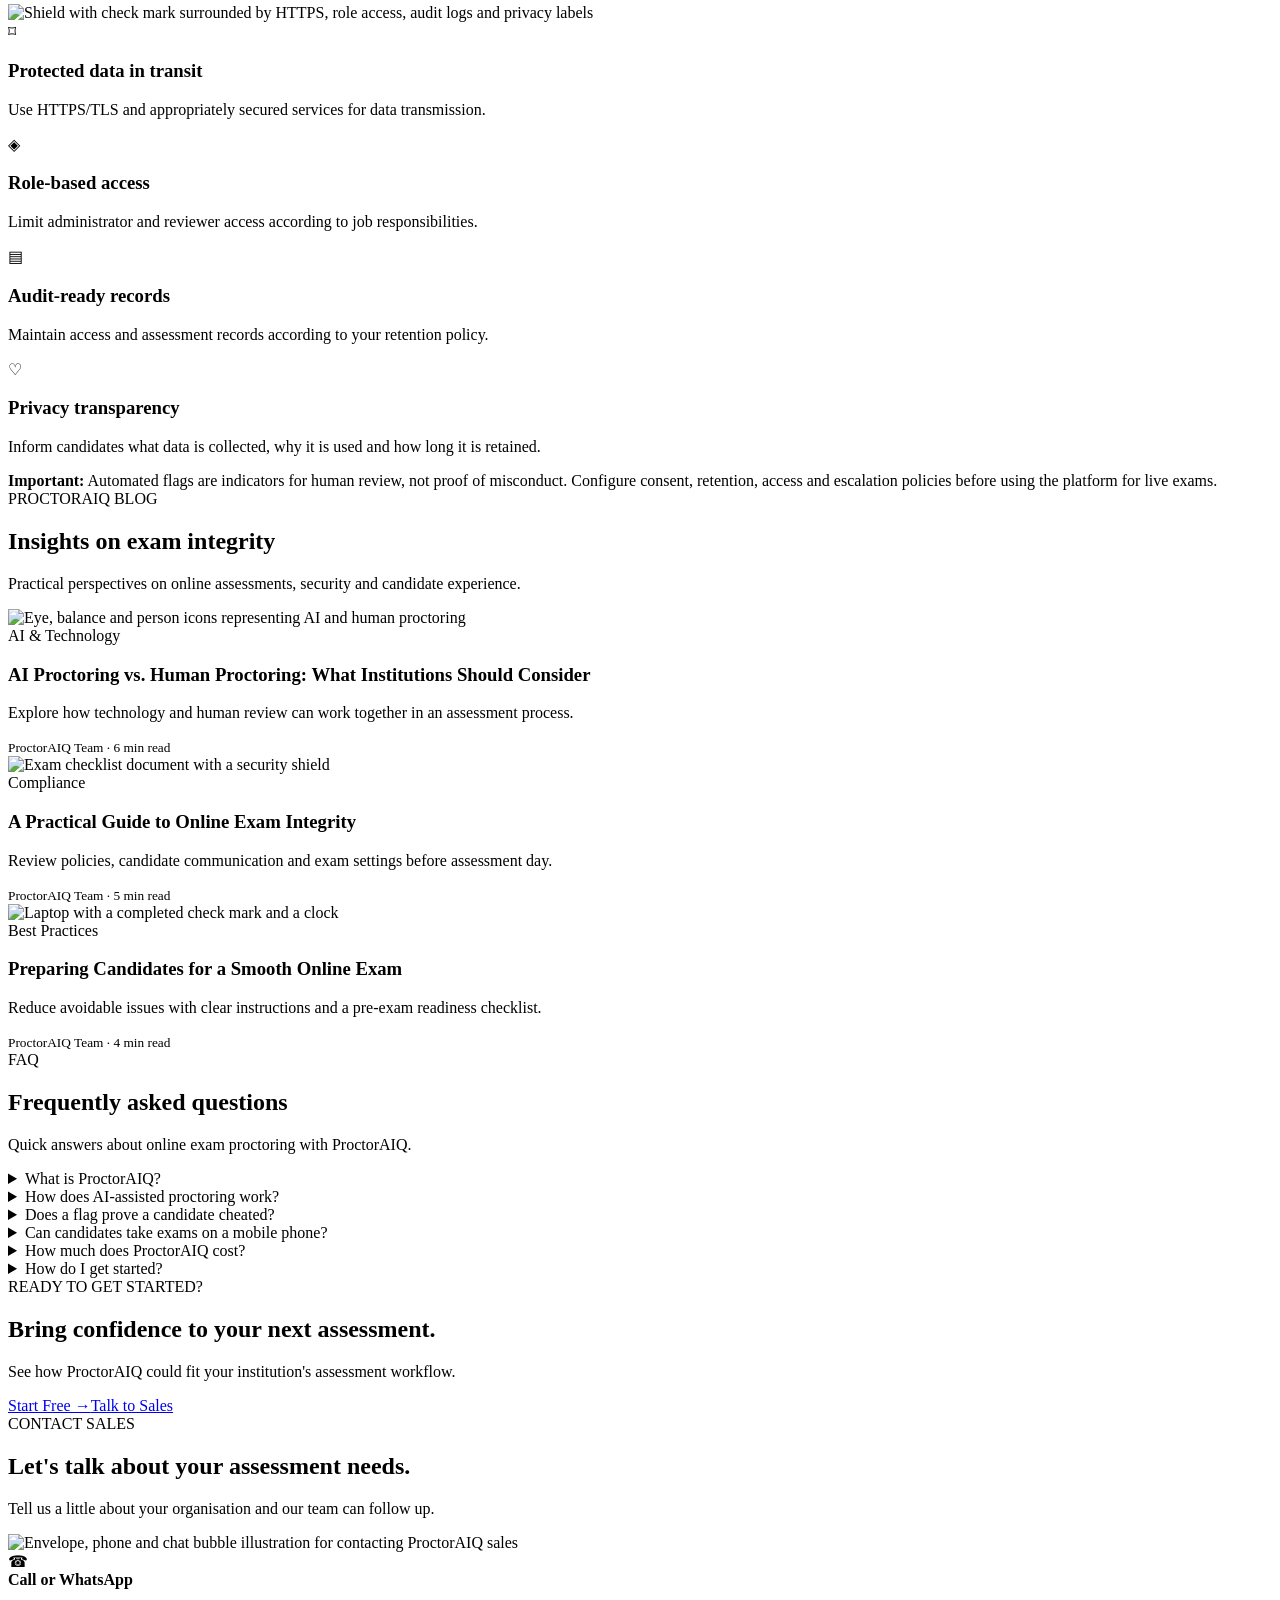
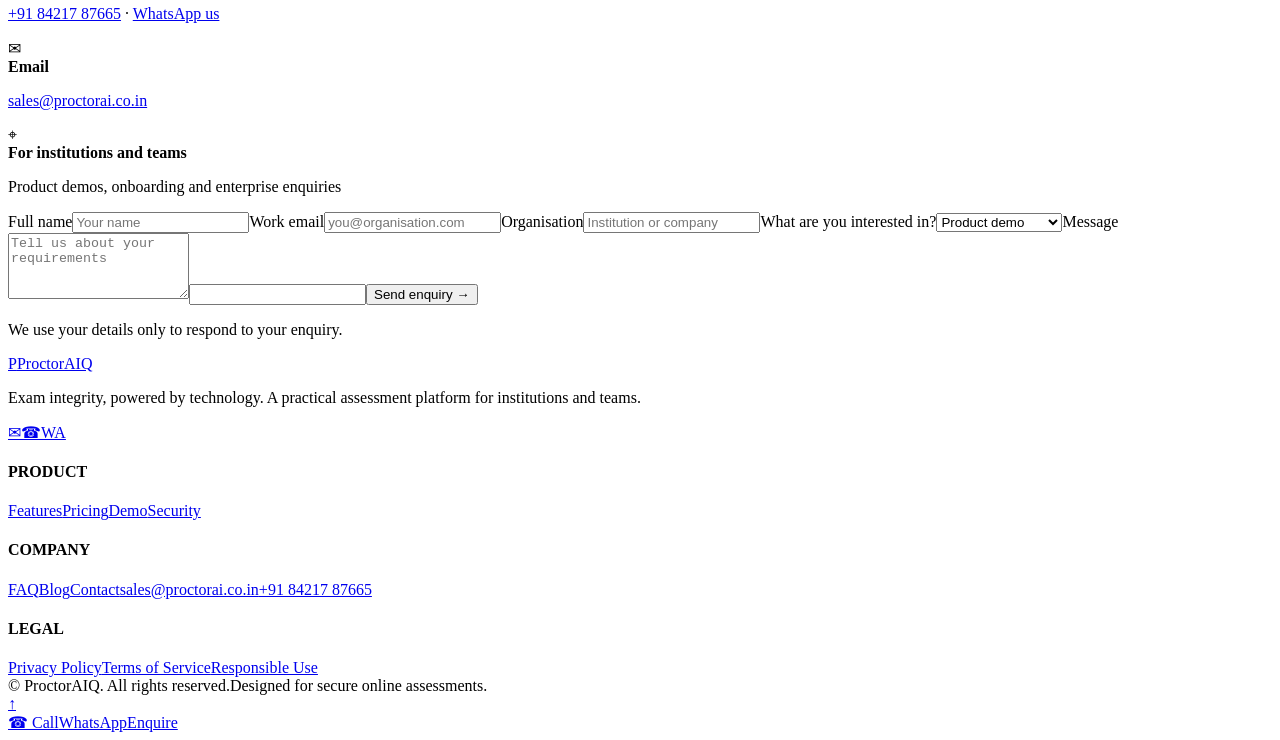
==== commit a667f261: "Add files via upload" ====
--- a/index.html
+++ b/index.html
@@ -1,32 +1,40 @@
 <!doctype html>
 <html lang="en">
 <head>
-<meta charset="utf-8"><meta name="viewport" content="width=device-width, initial-scale=1">
-<meta name="description" content="ProctorAIQ — secure online assessments with AI-assisted proctoring, analytics and exam integrity tools.">
-<title>ProctorAIQ | Secure Online Assessments</title>
-<link rel="stylesheet" href="style.css">
+<meta charset="utf-8"><meta name="viewport" content="width=device-width,initial-scale=1,viewport-fit=cover">
+<title>AI Online Exam Proctoring Software in India | ProctorAIQ</title>
+<meta name="description" content="ProctorAIQ is an AI-assisted online exam platform for universities, business schools and recruiters: create exams, proctor candidates and get clear reports. Start free.">
+<link rel="canonical" href="https://proctorai.co.in/">
+<meta name="robots" content="index,follow,max-image-preview:large">
+<meta name="theme-color" content="#5438e8">
+<link rel="icon" href="data:image/svg+xml,%3Csvg xmlns='http://www.w3.org/2000/svg' viewBox='0 0 32 32'%3E%3Crect width='32' height='32' rx='9' fill='%235438e8'/%3E%3Ctext x='16' y='23' font-size='20' font-weight='800' text-anchor='middle' fill='white' font-family='Arial'%3EP%3C/text%3E%3C/svg%3E">
+<meta property="og:type" content="website"><meta property="og:site_name" content="ProctorAIQ"><meta property="og:locale" content="en_IN">
+<meta property="og:title" content="AI Online Exam Proctoring Software in India | ProctorAIQ"><meta property="og:description" content="ProctorAIQ is an AI-assisted online exam platform for universities, business schools and recruiters: create exams, proctor candidates and get clear reports. Start free."><meta property="og:url" content="https://proctorai.co.in/"><meta property="og:image" content="https://proctorai.co.in/assets/og-image.png">
+<meta name="twitter:card" content="summary_large_image"><meta name="twitter:title" content="AI Online Exam Proctoring Software in India | ProctorAIQ"><meta name="twitter:description" content="ProctorAIQ is an AI-assisted online exam platform for universities, business schools and recruiters: create exams, proctor candidates and get clear reports. Start free."><meta name="twitter:image" content="https://proctorai.co.in/assets/og-image.png">
+<link rel="stylesheet" href="assets/style.css"><script type="application/ld+json">{"@context": "https://schema.org", "@graph": [{"@type": "Organization", "@id": "https://proctorai.co.in/#org", "name": "ProctorAIQ", "url": "https://proctorai.co.in/", "logo": "https://proctorai.co.in/assets/og-image.png", "email": "sales@proctorai.co.in"}, {"@type": "WebSite", "@id": "https://proctorai.co.in/#site", "url": "https://proctorai.co.in/", "name": "ProctorAIQ", "publisher": {"@id": "https://proctorai.co.in/#org"}, "inLanguage": "en-IN"}, {"@type": "SoftwareApplication", "name": "ProctorAIQ", "applicationCategory": "EducationalApplication", "operatingSystem": "Web", "description": "AI-assisted online exam proctoring and assessment platform for universities, business schools and recruitment teams.", "url": "https://proctorai.co.in/", "offers": [{"@type": "Offer", "name": "Free", "price": "0", "priceCurrency": "INR"}, {"@type": "Offer", "name": "Pro", "price": "4999", "priceCurrency": "INR"}]}, {"@type": "FAQPage", "mainEntity": [{"@type": "Question", "name": "What is ProctorAIQ?", "acceptedAnswer": {"@type": "Answer", "text": "ProctorAIQ is a browser-based online exam platform with AI-assisted proctoring. Institutions and recruitment teams can create exams, invite candidates, monitor sessions and review reports in one place."}}, {"@type": "Question", "name": "How does AI-assisted proctoring work?", "acceptedAnswer": {"@type": "Answer", "text": "During an exam, supported webcam and browser signals such as tab switches or multiple faces are flagged as events. Authorised reviewers see these flags in the report and decide what action to take."}}, {"@type": "Question", "name": "Does a flag prove a candidate cheated?", "acceptedAnswer": {"@type": "Answer", "text": "No. Automated flags are indicators for human review, not proof of misconduct. We recommend a clear review and escalation policy before using any proctoring tool for live exams."}}, {"@type": "Question", "name": "Can candidates take exams on a mobile phone?", "acceptedAnswer": {"@type": "Answer", "text": "ProctorAIQ is browser-based and works on modern phones and laptops. Some controls, such as fullscreen enforcement or screen sharing, depend on browser support, so the platform skips them gracefully where a browser cannot provide them."}}, {"@type": "Question", "name": "How much does ProctorAIQ cost?", "acceptedAnswer": {"@type": "Answer", "text": "There is a Free plan, a Pro plan at ₹4,999 per month and custom Enterprise pricing. See the pricing section above or contact us for a tailored quote."}}, {"@type": "Question", "name": "How do I get started?", "acceptedAnswer": {"@type": "Answer", "text": "Use the contact form to request a demo or a free account and our team will get back to you by email."}}]}]}</script>
 </head>
 <body>
+<a class="skip" href="#main">Skip to content</a>
 <header class="site-header">
   <a class="brand" href="#home" aria-label="ProctorAIQ home"><span class="brand-mark">P</span><span>Proctor<span class="brand-ai">AIQ</span></span></a>
-  <button class="menu-toggle" aria-label="Toggle navigation" aria-expanded="false">☰</button>
-  <nav class="nav" aria-label="Main navigation">
-    <a href="#features">Features</a><a href="#pricing">Pricing</a><a href="#demo">Demo</a><a href="#security">Security</a><a href="#blog">Blog</a><a href="#contact">Contact Sales</a>
+  <button class="menu-toggle" aria-controls="siteNav" aria-label="Toggle navigation" aria-expanded="false">☰</button>
+  <nav class="nav" id="siteNav" aria-label="Main navigation">
+    <a href="#features">Features</a><a href="#pricing">Pricing</a><a href="#demo">Demo</a><a href="#security">Security</a><a href="#faq">FAQ</a><a href="#blog">Blog</a><a href="#contact">Contact Sales</a>
     <a class="btn btn-small" href="#contact">Start Free</a>
   </nav>
 </header>
-<main id="home">
+<main id="main"><span id="home"></span>
 <section class="hero section">
   <div class="hero-copy">
     <span class="eyebrow"><span class="dot"></span> AI-assisted assessment platform</span>
     <h1>Online assessments.<br><span class="gradient-text">Built on integrity.</span></h1>
-    <p class="lead">Create, deliver and monitor online exams with intelligent proctoring, clear reporting and a smoother candidate experience.</p>
+    <p class="lead">AI online exam proctoring software for universities, business schools and recruiters. Create, deliver and monitor exams with intelligent proctoring and clear reports.</p>
     <div class="actions"><a class="btn" href="#contact">Start Free <span>→</span></a><a class="btn btn-ghost" href="#demo">See the Demo</a></div>
     <div class="trust-row"><span>✓ Browser-based</span><span>✓ Flexible exam controls</span><span>✓ Actionable reports</span></div>
   </div>
-  <div class="hero-art" aria-label="Illustration of an online assessment dashboard">
+  <div class="hero-art" role="img" aria-label="Illustration of an online exam monitoring dashboard">
     <div class="orbit orbit-one"></div><div class="orbit orbit-two"></div>
-    <div class="dashboard-card">
+    <div class="dashboard-card" aria-hidden="true">
       <div class="dash-top"><span class="dash-dot"></span><span class="dash-dot"></span><span class="dash-dot"></span><span class="dash-label">ASSESSMENT OVERVIEW</span></div>
       <div class="dash-body"><div class="dash-heading">Live exam monitoring <span class="live">● LIVE</span></div>
         <div class="metric-row"><div class="metric"><small>Active candidates</small><strong>128</strong><span class="positive">+12 today</span></div><div class="metric"><small>Completed</small><strong>86</strong><span>67% of cohort</span></div></div>
@@ -38,6 +46,7 @@
   </div>
 </section>
 <section class="logo-strip"><span>DESIGNED FOR</span><b>Universities</b><b>Business Schools</b><b>Recruitment Teams</b><b>Training Providers</b></section>
+<section class="section showcase" id="proctoring"><div class="showcase-img"><img class="" src="assets/img/proctoring.svg" alt="Illustration of a laptop showing an online exam with webcam face verification and a tab-switch flag" width="640" height="440" loading="lazy" decoding="async"></div><div><span class="eyebrow">PROCTORING IN ACTION</span><h2>Live visibility into every exam session</h2><p class="lead">Candidates take the exam in the browser while supported webcam and browser signals are recorded for authorised review.</p><ul class="ticks"><li>Webcam checks flag missing faces or more than one person</li><li>Tab switches and fullscreen exits are logged as events</li><li>Reports bring flagged events together for human review</li></ul><div class="actions"><a class="btn" href="#contact">Book a demo</a><a class="btn btn-ghost" href="tel:+918421787665">Call +91 84217 87665</a></div></div></section>
 <section class="section section-soft" id="features">
   <div class="section-heading"><span class="eyebrow">PLATFORM FEATURES</span><h2>Everything you need to run<br>trusted online assessments</h2><p>Manage the complete assessment journey from one straightforward workspace.</p></div>
   <div class="feature-grid">
@@ -56,7 +65,7 @@
   <div class="demo-panel"><div class="panel-top"><span>ASSESSMENT BUILDER</span><span class="pill">Preview</span></div><div class="panel-inner"><div class="progress-line"><span></span></div><small>STEP 1 OF 5</small><h3>Create &amp; configure your exam</h3><p>Set up a secure exam in a few guided steps.</p><div class="fake-field"><label>Assessment name</label><div>Sample Aptitude Assessment</div></div><div class="fake-field"><label>Duration</label><div>60 minutes <span>⌄</span></div></div><div class="fake-field"><label>Candidate access</label><div>Invite-only <span>⌄</span></div></div><div class="panel-buttons"><span>← Previous</span><b>Next Step →</b></div><div class="step-dots">● ● ○ ○ ○</div></div></div>
 </section>
 <section class="section section-soft" id="pricing">
-  <div class="section-heading"><span class="eyebrow">SIMPLE, FLEXIBLE PLANS</span><h2>Choose the plan that fits</h2><p>Illustrative pricing for the sample website. Confirm final pricing and features before publishing.</p></div>
+  <div class="section-heading"><span class="eyebrow">SIMPLE, FLEXIBLE PLANS</span><h2>Choose the plan that fits</h2><p>Start free and upgrade as your assessments grow. Prices are in INR.</p></div>
   <div class="pricing-grid">
     <article class="price-card"><h3>Free</h3><p>Get started with the essential assessment workflow.</p><div class="price">₹0 <small>/ month</small></div><ul><li>Basic exam creation</li><li>Limited candidate volume</li><li>Standard reports</li><li>Email support</li></ul><a class="btn btn-outline" href="#contact">Get Started Free</a></article>
     <article class="price-card featured"><span class="popular">MOST POPULAR</span><h3>Pro</h3><p>For growing institutions and recruitment teams.</p><div class="price">₹4,999 <small>/ month</small></div><ul><li>Expanded candidate capacity</li><li>Advanced reporting</li><li>Proctoring event review</li><li>Priority support</li></ul><a class="btn" href="#contact">Start a 14-Day Trial</a></article>
@@ -64,20 +73,22 @@
   </div>
 </section>
 <section class="section" id="security">
-  <div class="section-heading"><span class="eyebrow">SECURITY &amp; RESPONSIBLE USE</span><h2>Built with privacy in mind</h2><p>Security controls and policies should be configured for your organisation and reviewed before launch.</p></div>
-  <div class="security-grid"><article class="security-card"><span class="security-icon">⌑</span><h3>Protected data in transit</h3><p>Use HTTPS/TLS and appropriately secured services for data transmission.</p></article><article class="security-card"><span class="security-icon">◈</span><h3>Role-based access</h3><p>Limit administrator and reviewer access according to job responsibilities.</p></article><article class="security-card"><span class="security-icon">▤</span><h3>Audit-ready records</h3><p>Maintain access and assessment records according to your retention policy.</p></article><article class="security-card"><span class="security-icon">♡</span><h3>Privacy transparency</h3><p>Inform candidates what data is collected, why it is used and how long it is retained.</p></article></div>
+  <div class="section-heading"><span class="eyebrow">SECURITY &amp; RESPONSIBLE USE</span><h2>Built with privacy in mind</h2><p>Clear controls and transparent data practices for institutions and candidates.</p></div>
+  <div class="sec-img"><img class="" src="assets/img/security.svg" alt="Shield with check mark surrounded by HTTPS, role access, audit logs and privacy labels" width="520" height="400" loading="lazy" decoding="async"></div><div class="security-grid"><article class="security-card"><span class="security-icon">⌑</span><h3>Protected data in transit</h3><p>Use HTTPS/TLS and appropriately secured services for data transmission.</p></article><article class="security-card"><span class="security-icon">◈</span><h3>Role-based access</h3><p>Limit administrator and reviewer access according to job responsibilities.</p></article><article class="security-card"><span class="security-icon">▤</span><h3>Audit-ready records</h3><p>Maintain access and assessment records according to your retention policy.</p></article><article class="security-card"><span class="security-icon">♡</span><h3>Privacy transparency</h3><p>Inform candidates what data is collected, why it is used and how long it is retained.</p></article></div>
   <div class="notice"><b>Important:</b> Automated flags are indicators for human review, not proof of misconduct. Configure consent, retention, access and escalation policies before using the platform for live exams.</div>
 </section>
 <section class="section blog-section section-soft" id="blog">
   <div class="section-heading"><span class="eyebrow">PROCTORAIQ BLOG</span><h2>Insights on exam integrity</h2><p>Practical perspectives on online assessments, security and candidate experience.</p></div>
-  <div class="blog-grid"><article class="blog-card"><div class="blog-art art-one">01 <span>ASSESSMENT DESIGN</span></div><div class="blog-content"><span class="tag">AI &amp; Technology</span><h3>AI Proctoring vs. Human Proctoring: What Institutions Should Consider</h3><p>Explore how technology and human review can work together in an assessment process.</p><small>ProctorAIQ Team · 6 min read</small></div></article><article class="blog-card"><div class="blog-art art-two">02 <span>EXAM SECURITY</span></div><div class="blog-content"><span class="tag">Compliance</span><h3>A Practical Guide to Online Exam Integrity</h3><p>Review policies, candidate communication and exam settings before assessment day.</p><small>ProctorAIQ Team · 5 min read</small></div></article><article class="blog-card"><div class="blog-art art-three">03 <span>CANDIDATE EXPERIENCE</span></div><div class="blog-content"><span class="tag">Best Practices</span><h3>Preparing Candidates for a Smooth Online Exam</h3><p>Reduce avoidable issues with clear instructions and a pre-exam readiness checklist.</p><small>ProctorAIQ Team · 4 min read</small></div></article></div>
+  <div class="blog-grid"><article class="blog-card"><img class="blog-img" src="assets/img/blog-1.svg" alt="Eye, balance and person icons representing AI and human proctoring" width="600" height="300" loading="lazy" decoding="async"><div class="blog-content"><span class="tag">AI &amp; Technology</span><h3>AI Proctoring vs. Human Proctoring: What Institutions Should Consider</h3><p>Explore how technology and human review can work together in an assessment process.</p><small>ProctorAIQ Team · 6 min read</small></div></article><article class="blog-card"><img class="blog-img" src="assets/img/blog-2.svg" alt="Exam checklist document with a security shield" width="600" height="300" loading="lazy" decoding="async"><div class="blog-content"><span class="tag">Compliance</span><h3>A Practical Guide to Online Exam Integrity</h3><p>Review policies, candidate communication and exam settings before assessment day.</p><small>ProctorAIQ Team · 5 min read</small></div></article><article class="blog-card"><img class="blog-img" src="assets/img/blog-3.svg" alt="Laptop with a completed check mark and a clock" width="600" height="300" loading="lazy" decoding="async"><div class="blog-content"><span class="tag">Best Practices</span><h3>Preparing Candidates for a Smooth Online Exam</h3><p>Reduce avoidable issues with clear instructions and a pre-exam readiness checklist.</p><small>ProctorAIQ Team · 4 min read</small></div></article></div>
 </section>
+<section class="section" id="faq"><div class="section-heading"><span class="eyebrow">FAQ</span><h2>Frequently asked questions</h2><p>Quick answers about online exam proctoring with ProctorAIQ.</p></div><div class="faq"><details><summary>What is ProctorAIQ?</summary><p>ProctorAIQ is a browser-based online exam platform with AI-assisted proctoring. Institutions and recruitment teams can create exams, invite candidates, monitor sessions and review reports in one place.</p></details><details><summary>How does AI-assisted proctoring work?</summary><p>During an exam, supported webcam and browser signals such as tab switches or multiple faces are flagged as events. Authorised reviewers see these flags in the report and decide what action to take.</p></details><details><summary>Does a flag prove a candidate cheated?</summary><p>No. Automated flags are indicators for human review, not proof of misconduct. We recommend a clear review and escalation policy before using any proctoring tool for live exams.</p></details><details><summary>Can candidates take exams on a mobile phone?</summary><p>ProctorAIQ is browser-based and works on modern phones and laptops. Some controls, such as fullscreen enforcement or screen sharing, depend on browser support, so the platform skips them gracefully where a browser cannot provide them.</p></details><details><summary>How much does ProctorAIQ cost?</summary><p>There is a Free plan, a Pro plan at ₹4,999 per month and custom Enterprise pricing. See the pricing section above or contact us for a tailored quote.</p></details><details><summary>How do I get started?</summary><p>Use the contact form to request a demo or a free account and our team will get back to you by email.</p></details></div></section>
 <section class="cta-section"><div><span class="eyebrow">READY TO GET STARTED?</span><h2>Bring confidence to your next assessment.</h2><p>See how ProctorAIQ could fit your institution's assessment workflow.</p></div><div class="actions"><a class="btn btn-light" href="#contact">Start Free →</a><a class="btn btn-transparent" href="#contact">Talk to Sales</a></div></section>
 <section class="section contact-section" id="contact">
-  <div class="contact-copy"><span class="eyebrow">CONTACT SALES</span><h2>Let's talk about your assessment needs.</h2><p>Tell us a little about your organisation and our team can follow up.</p><div class="contact-detail"><span>✉</span><div><b>Email</b><p><a href="mailto:hello@proctoraiq.co.in">hello@proctoraiq.co.in</a></p></div></div><div class="contact-detail"><span>⌖</span><div><b>For institutions and teams</b><p>Product demos, onboarding and enterprise enquiries</p></div></div></div>
-  <form class="contact-form" id="contactForm"><label for="name">Full name</label><input id="name" name="name" required placeholder="Your name"><label for="email">Work email</label><input id="email" name="email" type="email" required placeholder="you@organisation.com"><label for="organisation">Organisation</label><input id="organisation" name="organisation" placeholder="Institution or company"><label for="interest">What are you interested in?</label><select id="interest" name="interest"><option>Product demo</option><option>Free plan</option><option>Enterprise pricing</option><option>Technical enquiry</option></select><label for="message">Message</label><textarea id="message" name="message" rows="4" placeholder="Tell us about your requirements"></textarea><button class="btn" type="submit">Prepare enquiry →</button><p class="form-help">This demo form opens your email application. Connect a backend or form service to receive submissions online.</p><p class="form-status" aria-live="polite"></p></form>
+  <div class="contact-copy"><span class="eyebrow">CONTACT SALES</span><h2>Let's talk about your assessment needs.</h2><p>Tell us a little about your organisation and our team can follow up.</p><img class="contact-img" src="assets/img/contact.svg" alt="Envelope, phone and chat bubble illustration for contacting ProctorAIQ sales" width="520" height="320" loading="lazy" decoding="async"><div class="contact-detail"><span>☎</span><div><b>Call or WhatsApp</b><p><a href="tel:+918421787665">+91 84217 87665</a> · <a href="https://wa.me/918421787665?text=Hi%20ProctorAIQ%2C%20I%20would%20like%20a%20demo." target="_blank" rel="noopener">WhatsApp us</a></p></div></div><div class="contact-detail"><span>✉</span><div><b>Email</b><p><a href="mailto:sales@proctorai.co.in">sales@proctorai.co.in</a></p></div></div><div class="contact-detail"><span>⌖</span><div><b>For institutions and teams</b><p>Product demos, onboarding and enterprise enquiries</p></div></div></div>
+  <form class="contact-form" id="contactForm" action="mailto:sales@proctorai.co.in" method="post" enctype="text/plain" data-endpoint=""><label for="name">Full name</label><input id="name" name="name" required autocomplete="name" placeholder="Your name"><label for="email">Work email</label><input id="email" name="email" type="email" required autocomplete="email" inputmode="email" placeholder="you@organisation.com"><label for="organisation">Organisation</label><input id="organisation" name="organisation" autocomplete="organization" placeholder="Institution or company"><label for="interest">What are you interested in?</label><select id="interest" name="interest"><option>Product demo</option><option>Free plan</option><option>Enterprise pricing</option><option>Technical enquiry</option></select><label for="message">Message</label><textarea id="message" name="message" rows="4" placeholder="Tell us about your requirements"></textarea><input class="hp" type="text" name="website" tabindex="-1" autocomplete="off" aria-hidden="true"><button class="btn" type="submit">Send enquiry →</button><p class="form-help">We use your details only to respond to your enquiry.</p><p class="form-status" aria-live="polite"></p></form>
 </section>
 </main>
-<footer class="footer"><div class="footer-main"><div class="footer-about"><a class="brand brand-footer" href="#home"><span class="brand-mark">P</span><span>Proctor<span class="brand-ai">AIQ</span></span></a><p>Exam integrity, powered by technology. A practical assessment platform for institutions and teams.</p><div class="socials"><a href="#contact" aria-label="LinkedIn">in</a><a href="#contact" aria-label="Contact">✉</a></div></div><div><h4>PRODUCT</h4><a href="#features">Features</a><a href="#pricing">Pricing</a><a href="#demo">Demo</a><a href="#security">Security</a></div><div><h4>COMPANY</h4><a href="#blog">Blog</a><a href="#contact">Contact</a><a href="#contact">Support</a></div><div><h4>LEGAL</h4><a href="privacy.html">Privacy Policy</a><a href="terms.html">Terms of Service</a><a href="#security">Responsible Use</a></div></div><div class="footer-bottom"><span>© <span id="year"></span> ProctorAIQ. All rights reserved.</span><span>Designed for secure online assessments.</span></div></footer>
-<script src="script.js"></script>
+<footer class="footer"><div class="footer-main"><div class="footer-about"><a class="brand brand-footer" href="#home"><span class="brand-mark">P</span><span>Proctor<span class="brand-ai">AIQ</span></span></a><p>Exam integrity, powered by technology. A practical assessment platform for institutions and teams.</p><div class="socials"><a href="mailto:sales@proctorai.co.in" aria-label="Email ProctorAIQ">✉</a><a href="tel:+918421787665" aria-label="Call ProctorAIQ">☎</a><a href="https://wa.me/918421787665" target="_blank" rel="noopener" aria-label="WhatsApp ProctorAIQ">WA</a></div></div><div><h4>PRODUCT</h4><a href="#features">Features</a><a href="#pricing">Pricing</a><a href="#demo">Demo</a><a href="#security">Security</a></div><div><h4>COMPANY</h4><a href="#faq">FAQ</a><a href="#blog">Blog</a><a href="#contact">Contact</a><a href="mailto:sales@proctorai.co.in">sales@proctorai.co.in</a><a href="tel:+918421787665">+91 84217 87665</a></div><div><h4>LEGAL</h4><a href="privacy.html">Privacy Policy</a><a href="terms.html">Terms of Service</a><a href="#security">Responsible Use</a></div></div><div class="footer-bottom"><span>© <span id="year"></span> ProctorAIQ. All rights reserved.</span><span>Designed for secure online assessments.</span></div></footer>
+<a class="to-top" href="#home" aria-label="Back to top">↑</a><div class="sticky-cta"><a class="btn btn-ghost" href="tel:+918421787665" aria-label="Call us">☎ Call</a><a class="btn btn-wa" href="https://wa.me/918421787665?text=Hi%20ProctorAIQ%2C%20I%20would%20like%20a%20demo." target="_blank" rel="noopener">WhatsApp</a><a class="btn" href="#contact">Enquire</a></div>
+<script src="assets/script.js" defer></script>
 </body></html>
